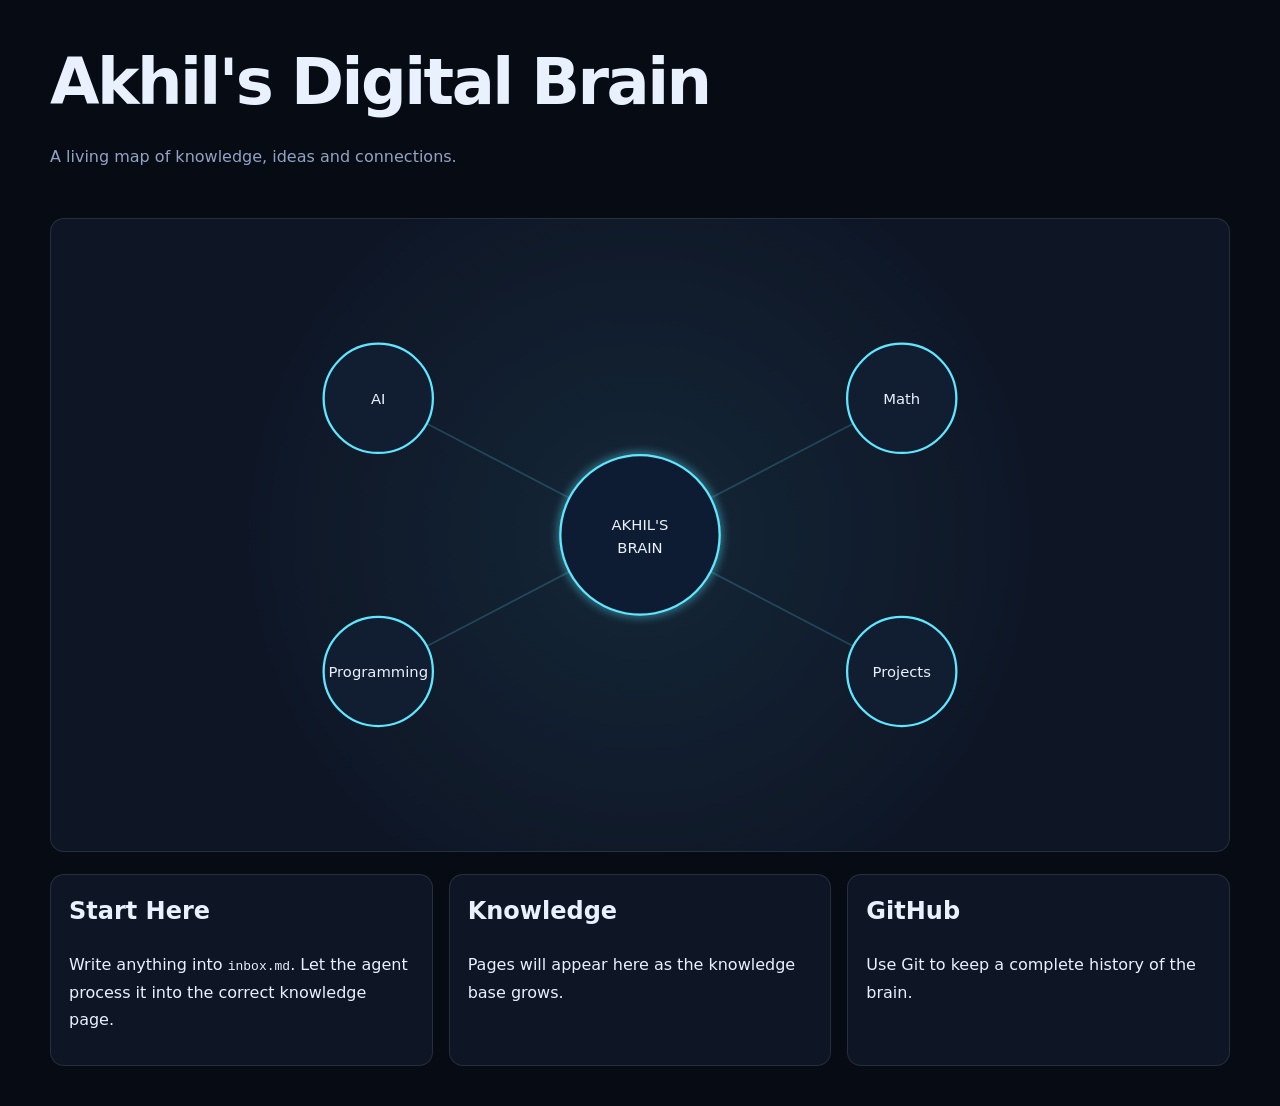
==== index.html @ 50cad0b0 "notes: initialize digital brain knowledge base" ====
<!doctype html>
<html lang="en">
<head>
  <meta charset="utf-8">
  <meta name="viewport" content="width=device-width, initial-scale=1">
  <meta name="knowledge-id" content="brain-root">
  <meta name="title" content="Akhil's Digital Brain">
  <meta name="type" content="root">
  <meta name="tags" content="brain,index">
  <title>Akhil's Digital Brain</title>
  <link rel="stylesheet" href="css/style.css">
</head>
<body>
  <main class="site">
    <header class="site-header">
      <h1 class="site-title">Akhil's Digital Brain</h1>
      <p class="site-subtitle">A living map of knowledge, ideas and connections.</p>
    </header>

    <section class="brain-shell" aria-label="Digital Brain visualization">
      <svg class="brain-canvas" viewBox="0 0 1000 520" role="img"
           aria-label="Knowledge graph visualization">
        <defs>
          <filter id="glow">
            <feGaussianBlur stdDeviation="4" result="blur"/>
            <feMerge><feMergeNode in="blur"/><feMergeNode in="SourceGraphic"/></feMerge>
          </filter>
        </defs>

        <g class="brain-edge" opacity=".8">
          <line x1="500" y1="260" x2="270" y2="140"/>
          <line x1="500" y1="260" x2="730" y2="140"/>
          <line x1="500" y1="260" x2="270" y2="380"/>
          <line x1="500" y1="260" x2="730" y2="380"/>
        </g>

        <g class="brain-node" filter="url(#glow)">
          <a href="#knowledge">
            <circle cx="500" cy="260" r="70"/>
            <text x="500" y="256">AKHIL'S</text>
            <text x="500" y="276">BRAIN</text>
          </a>
        </g>

        <g class="brain-node">
          <circle cx="270" cy="140" r="48"/>
          <text x="270" y="145">AI</text>
        </g>

        <g class="brain-node">
          <circle cx="730" cy="140" r="48"/>
          <text x="730" y="145">Math</text>
        </g>

        <g class="brain-node">
          <circle cx="270" cy="380" r="48"/>
          <text x="270" y="385">Programming</text>
        </g>

        <g class="brain-node">
          <circle cx="730" cy="380" r="48"/>
          <text x="730" y="385">Projects</text>
        </g>
      </svg>
    </section>

    <section id="knowledge" class="panel-grid">
      <article class="panel">
        <h2>Start Here</h2>
        <p>Write anything into <code>inbox.md</code>. Let the agent process it into the correct knowledge page.</p>
      </article>

      <article class="panel">
        <h2>Knowledge</h2>
        <p>Pages will appear here as the knowledge base grows.</p>
      </article>

      <article class="panel">
        <h2>GitHub</h2>
        <p>Use Git to keep a complete history of the brain.</p>
      </article>
    </section>
  </main>
</body>
</html>
---- css/style.css ----
/* Akhil's Digital Brain — shared design system */
:root {
  --bg: #070b14;
  --surface: #0e1626;
  --surface-2: #111d31;
  --text: #e9f1ff;
  --muted: #92a4c3;
  --accent: #5ee7ff;
  --accent-2: #8b7cff;
  --border: rgba(255,255,255,.10);
  --radius: 14px;
  --max-width: 1180px;
}

* { box-sizing: border-box; }

html, body {
  margin: 0;
  padding: 0;
  min-height: 100%;
  background: var(--bg);
  color: var(--text);
  font-family: Inter, ui-sans-serif, system-ui, -apple-system, BlinkMacSystemFont, "Segoe UI", sans-serif;
}

body {
  line-height: 1.7;
}

a { color: var(--accent); }

.site {
  width: min(100% - 32px, var(--max-width));
  margin: auto;
}

.site-header {
  padding: 28px 0 10px;
}

.site-title {
  margin: 0;
  font-size: clamp(2rem, 5vw, 4rem);
  letter-spacing: -.04em;
}

.site-subtitle {
  color: var(--muted);
  margin-top: 6px;
}

.brain-shell {
  margin: 22px 0;
  padding: 20px;
  border: 1px solid var(--border);
  border-radius: var(--radius);
  background: radial-gradient(circle at center, rgba(94,231,255,.08), transparent 60%), var(--surface);
  overflow: hidden;
}

.brain-canvas {
  display: block;
  width: 100%;
  min-height: 520px;
}

.brain-node circle {
  fill: var(--surface-2);
  stroke: var(--accent);
  stroke-width: 2;
}

.brain-node text {
  fill: var(--text);
  font-size: 13px;
  text-anchor: middle;
  pointer-events: none;
}

.brain-edge {
  stroke: rgba(94,231,255,.25);
  stroke-width: 1.5;
}

.panel-grid {
  display: grid;
  grid-template-columns: repeat(auto-fit, minmax(240px, 1fr));
  gap: 16px;
  margin: 22px 0 40px;
}

.panel, .note-definition, .note-important, .note-example,
.note-warning, .note-formula, .note-code, .note-takeaway {
  padding: 16px 18px;
  border: 1px solid var(--border);
  border-radius: var(--radius);
  background: var(--surface);
}

.panel h2, .panel h3 { margin-top: 0; }

.note-definition { border-left: 4px solid var(--accent); }
.note-important { border-left: 4px solid var(--accent-2); }
.note-example { border-left: 4px solid #56d364; }
.note-warning { border-left: 4px solid #ffb86b; }
.note-formula { overflow-x: auto; }
.note-code { overflow-x: auto; font-family: ui-monospace, monospace; }
.note-takeaway { border-left: 4px solid #e879f9; }

img { max-width: 100%; border-radius: 12px; }

@media (max-width: 700px) {
  .site { width: min(100% - 20px, var(--max-width)); }
  .brain-canvas { min-height: 420px; }
}
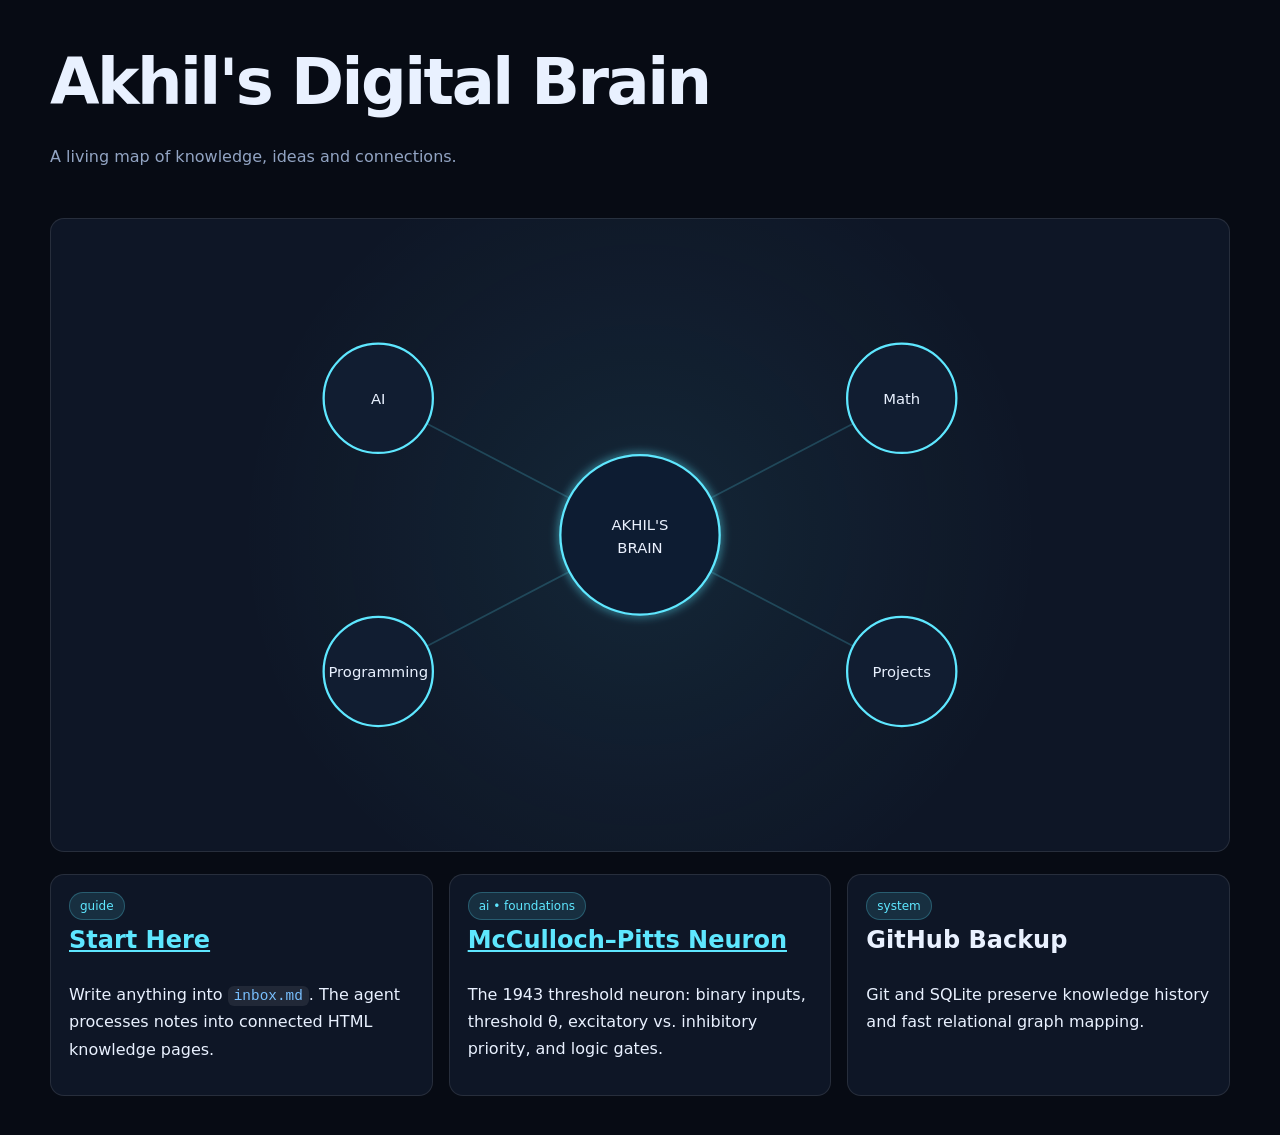
==== commit f8317b08: "notes: add McCulloch-Pitts neuron concept page and update graph index" ====
--- a/index.html
+++ b/index.html
@@ -43,8 +43,10 @@
         </g>
 
         <g class="brain-node">
-          <circle cx="270" cy="140" r="48"/>
-          <text x="270" y="145">AI</text>
+          <a href="pages/ai/mcculloch-pitts-neuron.html">
+            <circle cx="270" cy="140" r="48"/>
+            <text x="270" y="145">AI</text>
+          </a>
         </g>
 
         <g class="brain-node">
@@ -66,18 +68,21 @@
 
     <section id="knowledge" class="panel-grid">
       <article class="panel">
-        <h2>Start Here</h2>
-        <p>Write anything into <code>inbox.md</code>. Let the agent process it into the correct knowledge page.</p>
+        <span class="tag-pill">Guide</span>
+        <h2><a href="pages/start-here.html">Start Here</a></h2>
+        <p>Write anything into <code>inbox.md</code>. The agent processes notes into connected HTML knowledge pages.</p>
       </article>
 
       <article class="panel">
-        <h2>Knowledge</h2>
-        <p>Pages will appear here as the knowledge base grows.</p>
+        <span class="tag-pill">AI &bull; Foundations</span>
+        <h2><a href="pages/ai/mcculloch-pitts-neuron.html">McCulloch–Pitts Neuron</a></h2>
+        <p>The 1943 threshold neuron: binary inputs, threshold &theta;, excitatory vs. inhibitory priority, and logic gates.</p>
       </article>
 
       <article class="panel">
-        <h2>GitHub</h2>
-        <p>Use Git to keep a complete history of the brain.</p>
+        <span class="tag-pill">System</span>
+        <h2>GitHub Backup</h2>
+        <p>Git and SQLite preserve knowledge history and fast relational graph mapping.</p>
       </article>
     </section>
   </main>
--- a/css/style.css
+++ b/css/style.css
@@ -64,10 +64,22 @@
   min-height: 520px;
 }
 
+.brain-node a {
+  cursor: pointer;
+  text-decoration: none;
+}
+
+.brain-node a:hover circle {
+  stroke: var(--accent-2);
+  stroke-width: 3;
+  filter: drop-shadow(0 0 8px rgba(139, 124, 255, 0.6));
+}
+
 .brain-node circle {
   fill: var(--surface-2);
   stroke: var(--accent);
   stroke-width: 2;
+  transition: all 0.2s ease;
 }
 
 .brain-node text {
@@ -107,9 +119,99 @@
 .note-code { overflow-x: auto; font-family: ui-monospace, monospace; }
 .note-takeaway { border-left: 4px solid #e879f9; }
 
+/* Tables & Data */
+table {
+  width: 100%;
+  border-collapse: collapse;
+  margin: 18px 0;
+  font-size: 0.95rem;
+}
+
+th, td {
+  padding: 10px 14px;
+  text-align: left;
+  border-bottom: 1px solid var(--border);
+}
+
+th {
+  color: var(--accent);
+  font-weight: 600;
+  background: rgba(255, 255, 255, 0.03);
+}
+
+tr:hover td {
+  background: rgba(255, 255, 255, 0.02);
+}
+
+/* Code & Preformatted */
+code {
+  font-family: ui-monospace, SFMono-Regular, Menlo, Monaco, Consolas, monospace;
+  font-size: 0.9em;
+  background: rgba(255, 255, 255, 0.08);
+  padding: 2px 6px;
+  border-radius: 6px;
+  color: #79c0ff;
+}
+
+pre {
+  background: var(--surface-2);
+  border: 1px solid var(--border);
+  border-radius: var(--radius);
+  padding: 16px;
+  overflow-x: auto;
+  font-family: ui-monospace, SFMono-Regular, Menlo, Monaco, Consolas, monospace;
+  font-size: 0.9rem;
+  line-height: 1.5;
+  color: #e6edf3;
+}
+
+pre code {
+  background: none;
+  padding: 0;
+  border-radius: 0;
+  color: inherit;
+}
+
+/* Formula & Math Display */
+.math-display {
+  display: block;
+  text-align: center;
+  padding: 14px 18px;
+  margin: 16px 0;
+  background: var(--surface-2);
+  border: 1px solid var(--border);
+  border-radius: var(--radius);
+  font-family: "Latin Modern Math", "Cambria Math", Georgia, serif;
+  font-size: 1.15rem;
+  letter-spacing: 0.02em;
+}
+
+.math-display strong {
+  color: var(--accent);
+}
+
+.tags-bar {
+  display: flex;
+  flex-wrap: wrap;
+  gap: 8px;
+  margin: 12px 0 20px;
+}
+
+.tag-pill {
+  display: inline-block;
+  font-size: 0.75rem;
+  padding: 3px 10px;
+  border-radius: 999px;
+  background: rgba(94, 231, 255, 0.12);
+  color: var(--accent);
+  border: 1px solid rgba(94, 231, 255, 0.25);
+  text-transform: lowercase;
+}
+
 img { max-width: 100%; border-radius: 12px; }
 
 @media (max-width: 700px) {
   .site { width: min(100% - 20px, var(--max-width)); }
   .brain-canvas { min-height: 420px; }
-}
+  table { display: block; overflow-x: auto; }
+}
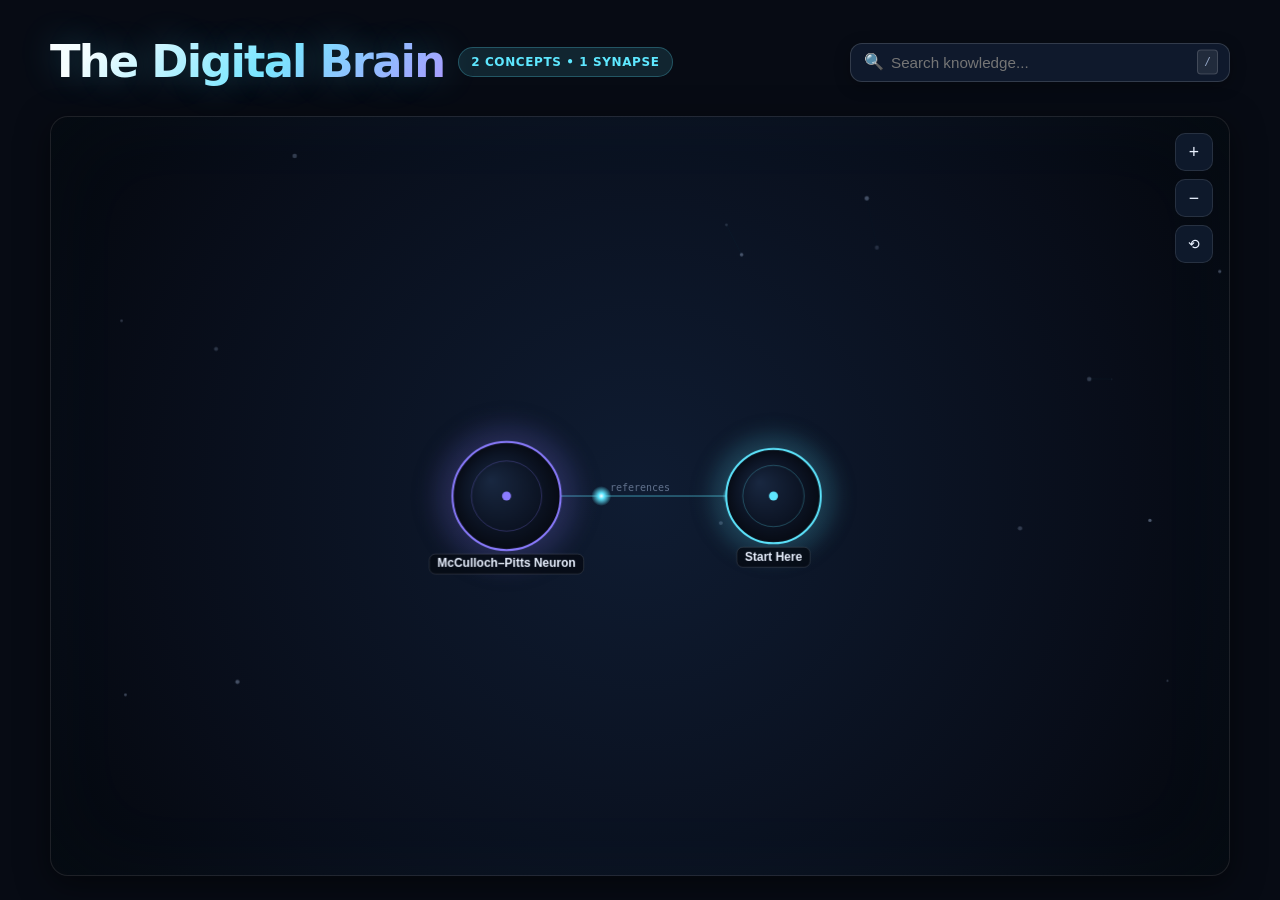
==== commit 36ec05cd: "index: rebuild with interactive canvas graph and search" ====
--- a/index.html
+++ b/index.html
@@ -4,87 +4,705 @@
   <meta charset="utf-8">
   <meta name="viewport" content="width=device-width, initial-scale=1">
   <meta name="knowledge-id" content="brain-root">
-  <meta name="title" content="Akhil's Digital Brain">
+  <meta name="title" content="The Digital Brain">
   <meta name="type" content="root">
-  <meta name="tags" content="brain,index">
-  <title>Akhil's Digital Brain</title>
+  <meta name="tags" content="brain,index,graph">
+  <title>The Digital Brain</title>
   <link rel="stylesheet" href="css/style.css">
 </head>
 <body>
   <main class="site">
-    <header class="site-header">
-      <h1 class="site-title">Akhil's Digital Brain</h1>
-      <p class="site-subtitle">A living map of knowledge, ideas and connections.</p>
+    <!-- Clean Minimalist Header -->
+    <header class="brain-header-bar">
+      <div class="brain-brand">
+        <h1 class="brain-heading">The Digital Brain</h1>
+        <span class="brain-badge" id="graphStats">2 Nodes</span>
+      </div>
+
+      <!-- Live Search Feature -->
+      <div class="search-wrapper">
+        <span class="search-icon">🔍</span>
+        <input type="search" id="brainSearch" class="search-input" placeholder="Search knowledge..." autocomplete="off" spellcheck="false">
+        <kbd class="search-kbd">/</kbd>
+        <div id="searchResults" class="search-dropdown"></div>
+      </div>
     </header>
 
-    <section class="brain-shell" aria-label="Digital Brain visualization">
-      <svg class="brain-canvas" viewBox="0 0 1000 520" role="img"
-           aria-label="Knowledge graph visualization">
-        <defs>
-          <filter id="glow">
-            <feGaussianBlur stdDeviation="4" result="blur"/>
-            <feMerge><feMergeNode in="blur"/><feMergeNode in="SourceGraphic"/></feMerge>
-          </filter>
-        </defs>
-
-        <g class="brain-edge" opacity=".8">
-          <line x1="500" y1="260" x2="270" y2="140"/>
-          <line x1="500" y1="260" x2="730" y2="140"/>
-          <line x1="500" y1="260" x2="270" y2="380"/>
-          <line x1="500" y1="260" x2="730" y2="380"/>
-        </g>
-
-        <g class="brain-node" filter="url(#glow)">
-          <a href="#knowledge">
-            <circle cx="500" cy="260" r="70"/>
-            <text x="500" y="256">AKHIL'S</text>
-            <text x="500" y="276">BRAIN</text>
-          </a>
-        </g>
-
-        <g class="brain-node">
-          <a href="pages/ai/mcculloch-pitts-neuron.html">
-            <circle cx="270" cy="140" r="48"/>
-            <text x="270" y="145">AI</text>
-          </a>
-        </g>
-
-        <g class="brain-node">
-          <circle cx="730" cy="140" r="48"/>
-          <text x="730" y="145">Math</text>
-        </g>
-
-        <g class="brain-node">
-          <circle cx="270" cy="380" r="48"/>
-          <text x="270" y="385">Programming</text>
-        </g>
-
-        <g class="brain-node">
-          <circle cx="730" cy="380" r="48"/>
-          <text x="730" y="385">Projects</text>
-        </g>
-      </svg>
-    </section>
-
-    <section id="knowledge" class="panel-grid">
-      <article class="panel">
-        <span class="tag-pill">Guide</span>
-        <h2><a href="pages/start-here.html">Start Here</a></h2>
-        <p>Write anything into <code>inbox.md</code>. The agent processes notes into connected HTML knowledge pages.</p>
-      </article>
-
-      <article class="panel">
-        <span class="tag-pill">AI &bull; Foundations</span>
-        <h2><a href="pages/ai/mcculloch-pitts-neuron.html">McCulloch–Pitts Neuron</a></h2>
-        <p>The 1943 threshold neuron: binary inputs, threshold &theta;, excitatory vs. inhibitory priority, and logic gates.</p>
-      </article>
-
-      <article class="panel">
-        <span class="tag-pill">System</span>
-        <h2>GitHub Backup</h2>
-        <p>Git and SQLite preserve knowledge history and fast relational graph mapping.</p>
-      </article>
+    <!-- Heavy Graphical & Interactive Canvas Stage -->
+    <section class="graph-stage" id="graphContainer" aria-label="Interactive Digital Brain Knowledge Graph">
+      <canvas id="graphCanvas" class="graph-canvas"></canvas>
+
+      <!-- HUD Controls -->
+      <div class="graph-hud">
+        <button class="hud-btn" id="zoomInBtn" title="Zoom In">+</button>
+        <button class="hud-btn" id="zoomOutBtn" title="Zoom Out">&minus;</button>
+        <button class="hud-btn" id="resetViewBtn" title="Reset View" style="font-size: 0.85rem;">⟲</button>
+      </div>
+
+      <!-- Node Inspector Floating Glass Panel -->
+      <div id="nodeInspector" class="node-inspector" role="dialog" aria-hidden="true">
+        <div class="inspector-header">
+          <span class="inspector-type" id="inspectorType">Concept</span>
+          <button class="inspector-close" id="inspectorClose" title="Close details">&times;</button>
+        </div>
+        <h3 class="inspector-title" id="inspectorTitle">Node Title</h3>
+        <p class="inspector-summary" id="inspectorSummary">Summary of the concept will appear here.</p>
+        <div class="tags-bar" id="inspectorTags" style="margin: 0 0 14px;"></div>
+        <a id="inspectorLink" href="#" class="inspector-link">
+          <span>Open Concept</span>
+          <span>&rarr;</span>
+        </a>
+      </div>
     </section>
   </main>
+
+  <script>
+    /* =========================================================================
+       THE DIGITAL BRAIN — INTERACTIVE GRAPH ENGINE & ACQUIRED KNOWLEDGE NODES
+       ========================================================================= */
+
+    // Acquired Knowledge Graph Data (source of truth from SQLite & HTML pages)
+    const BRAIN_GRAPH = {
+      nodes: [
+        {
+          id: "concept-start-here",
+          title: "Start Here",
+          path: "pages/start-here.html",
+          type: "concept",
+          category: "Guide",
+          color: "#5ee7ff",
+          summary: "Introduction to Akhil's Digital Brain. How notes transform into structured knowledge.",
+          tags: ["meta", "start"],
+          radius: 46
+        },
+        {
+          id: "concept-mcculloch-pitts-neuron",
+          title: "McCulloch–Pitts Neuron",
+          path: "pages/ai/mcculloch-pitts-neuron.html",
+          type: "concept",
+          category: "AI • Foundations",
+          color: "#8b7cff",
+          summary: "The earliest mathematical model of an artificial neuron (1943): binary inputs, threshold θ, excitatory inputs, and absolute inhibitory priority.",
+          tags: ["ai", "neural-networks", "history", "logic-gates", "foundations"],
+          radius: 54
+        }
+      ],
+      edges: [
+        {
+          source: "concept-start-here",
+          target: "concept-mcculloch-pitts-neuron",
+          relation: "references",
+          color: "rgba(94, 231, 255, 0.4)"
+        }
+      ]
+    };
+
+    // Canvas & Viewport Setup
+    const container = document.getElementById("graphContainer");
+    const canvas = document.getElementById("graphCanvas");
+    const ctx = canvas.getContext("2d");
+
+    const searchInput = document.getElementById("brainSearch");
+    const searchResults = document.getElementById("searchResults");
+    const graphStats = document.getElementById("graphStats");
+
+    const inspector = document.getElementById("nodeInspector");
+    const inspectorType = document.getElementById("inspectorType");
+    const inspectorTitle = document.getElementById("inspectorTitle");
+    const inspectorSummary = document.getElementById("inspectorSummary");
+    const inspectorTags = document.getElementById("inspectorTags");
+    const inspectorLink = document.getElementById("inspectorLink");
+    const inspectorClose = document.getElementById("inspectorClose");
+
+    // Camera Transform State
+    let camera = { x: 0, y: 0, scale: 1 };
+    let isPanning = false;
+    let panStart = { x: 0, y: 0 };
+    let draggedNode = null;
+    let hoveredNode = null;
+    let selectedNode = null;
+    let searchQuery = "";
+
+    // Synaptic photon pulses along edges
+    const pulses = [
+      { edgeIndex: 0, progress: 0.1, speed: 0.006 },
+      { edgeIndex: 0, progress: 0.6, speed: 0.005 }
+    ];
+
+    // Background cosmic particle constellation
+    const ambientParticles = [];
+    const PARTICLE_COUNT = 45;
+
+    function initAmbientParticles(w, h) {
+      ambientParticles.length = 0;
+      for (let i = 0; i < PARTICLE_COUNT; i++) {
+        ambientParticles.push({
+          x: (Math.random() - 0.5) * w * 1.5,
+          y: (Math.random() - 0.5) * h * 1.5,
+          vx: (Math.random() - 0.5) * 0.35,
+          vy: (Math.random() - 0.5) * 0.35,
+          radius: Math.random() * 1.8 + 0.6,
+          alpha: Math.random() * 0.4 + 0.15
+        });
+      }
+    }
+
+    // Node Physics Positioning State
+    const nodes = BRAIN_GRAPH.nodes.map((n, i) => {
+      const angle = (i / BRAIN_GRAPH.nodes.length) * Math.PI * 2;
+      const dist = 140;
+      return {
+        ...n,
+        x: Math.cos(angle) * dist,
+        y: Math.sin(angle) * dist,
+        vx: 0,
+        vy: 0,
+        fx: 0,
+        fy: 0,
+        pulsePhase: Math.random() * Math.PI * 2
+      };
+    });
+
+    const edges = BRAIN_GRAPH.edges.map(e => ({
+      ...e,
+      sourceNode: nodes.find(n => n.id === e.source),
+      targetNode: nodes.find(n => n.id === e.target)
+    }));
+
+    function resizeCanvas() {
+      const rect = container.getBoundingClientRect();
+      const dpr = window.devicePixelRatio || 1;
+      canvas.width = rect.width * dpr;
+      canvas.height = rect.height * dpr;
+      ctx.setTransform(1, 0, 0, 1, 0, 0);
+      ctx.scale(dpr, dpr);
+      if (ambientParticles.length === 0) {
+        initAmbientParticles(rect.width, rect.height);
+      }
+    }
+
+    window.addEventListener("resize", resizeCanvas);
+    resizeCanvas();
+
+    // Stats Display
+    if (graphStats) {
+      graphStats.textContent = `${nodes.length} Concepts • ${edges.length} Synapse`;
+    }
+
+    // Force-directed Physics Step
+    function stepPhysics() {
+      const repulsion = 45000;
+      const springLength = 220;
+      const springK = 0.008;
+      const centerGravity = 0.0025;
+      const damping = 0.88;
+
+      // 1. Repulsion between all nodes
+      for (let i = 0; i < nodes.length; i++) {
+        for (let j = i + 1; j < nodes.length; j++) {
+          const a = nodes[i];
+          const b = nodes[j];
+          const dx = b.x - a.x;
+          const dy = b.y - a.y;
+          const distSq = dx * dx + dy * dy + 100;
+          const dist = Math.sqrt(distSq);
+          const force = repulsion / distSq;
+          const fx = (dx / dist) * force;
+          const fy = (dy / dist) * force;
+
+          if (a !== draggedNode) { a.vx -= fx; a.vy -= fy; }
+          if (b !== draggedNode) { b.vx += fx; b.vy += fy; }
+        }
+      }
+
+      // 2. Spring force along edges
+      for (const edge of edges) {
+        if (!edge.sourceNode || !edge.targetNode) continue;
+        const a = edge.sourceNode;
+        const b = edge.targetNode;
+        const dx = b.x - a.x;
+        const dy = b.y - a.y;
+        const dist = Math.hypot(dx, dy) || 1;
+        const displacement = dist - springLength;
+        const force = displacement * springK;
+        const fx = (dx / dist) * force;
+        const fy = (dy / dist) * force;
+
+        if (a !== draggedNode) { a.vx += fx; a.vy += fy; }
+        if (b !== draggedNode) { b.vx -= fx; b.vy -= fy; }
+      }
+
+      // 3. Center gravity & Velocity update
+      for (const n of nodes) {
+        if (n === draggedNode) continue;
+        n.vx -= n.x * centerGravity;
+        n.vy -= n.y * centerGravity;
+
+        n.vx *= damping;
+        n.vy *= damping;
+
+        n.x += n.vx;
+        n.y += n.vy;
+      }
+
+      // 4. Ambient particles update
+      const rect = container.getBoundingClientRect();
+      const boundX = rect.width * 0.9;
+      const boundY = rect.height * 0.9;
+      for (const p of ambientParticles) {
+        p.x += p.vx;
+        p.y += p.vy;
+        if (p.x < -boundX) p.x = boundX;
+        if (p.x > boundX) p.x = -boundX;
+        if (p.y < -boundY) p.y = boundY;
+        if (p.y > boundY) p.y = -boundY;
+      }
+
+      // 5. Synapse Pulses
+      for (const pulse of pulses) {
+        pulse.progress += pulse.speed;
+        if (pulse.progress > 1) pulse.progress = 0;
+      }
+    }
+
+    // Main Render Loop
+    function render(timestamp) {
+      stepPhysics();
+
+      const rect = container.getBoundingClientRect();
+      const width = rect.width;
+      const height = rect.height;
+
+      ctx.clearRect(0, 0, width, height);
+
+      ctx.save();
+      // Apply Camera Center & Transform
+      ctx.translate(width / 2 + camera.x, height / 2 + camera.y);
+      ctx.scale(camera.scale, camera.scale);
+
+      // --- Draw Ambient Starfield & Neural Filaments ---
+      ctx.fillStyle = "rgba(94, 231, 255, 0.6)";
+      for (let i = 0; i < ambientParticles.length; i++) {
+        const p = ambientParticles[i];
+        ctx.beginPath();
+        ctx.arc(p.x, p.y, p.radius, 0, Math.PI * 2);
+        ctx.fillStyle = `rgba(146, 164, 195, ${p.alpha})`;
+        ctx.fill();
+
+        // Connect nearby ambient particles
+        for (let j = i + 1; j < ambientParticles.length; j++) {
+          const p2 = ambientParticles[j];
+          const d = Math.hypot(p2.x - p.x, p2.y - p.y);
+          if (d < 95) {
+            ctx.strokeStyle = `rgba(94, 231, 255, ${0.08 * (1 - d / 95)})`;
+            ctx.lineWidth = 0.6;
+            ctx.beginPath();
+            ctx.moveTo(p.x, p.y);
+            ctx.lineTo(p2.x, p2.y);
+            ctx.stroke();
+          }
+        }
+      }
+
+      // --- Draw Synaptic Edges ---
+      for (let i = 0; i < edges.length; i++) {
+        const e = edges[i];
+        if (!e.sourceNode || !e.targetNode) continue;
+        const a = e.sourceNode;
+        const b = e.targetNode;
+
+        const isEdgeConnectedToHover = hoveredNode && (hoveredNode === a || hoveredNode === b);
+
+        // Edge Line Glow
+        ctx.strokeStyle = isEdgeConnectedToHover ? "rgba(94, 231, 255, 0.85)" : e.color;
+        ctx.lineWidth = isEdgeConnectedToHover ? 2.5 : 1.5;
+        ctx.beginPath();
+        ctx.moveTo(a.x, a.y);
+        ctx.lineTo(b.x, b.y);
+        ctx.stroke();
+
+        // Edge Relation Label (subtle)
+        const midX = (a.x + b.x) / 2;
+        const midY = (a.y + b.y) / 2;
+        ctx.font = "10px ui-monospace, monospace";
+        ctx.fillStyle = "rgba(146, 164, 195, 0.65)";
+        ctx.textAlign = "center";
+        ctx.textBaseline = "middle";
+        ctx.fillText(e.relation, midX, midY - 8);
+
+        // Synaptic Photon Pulse along Edge
+        for (const pulse of pulses) {
+          if (pulse.edgeIndex === i) {
+            const px = a.x + (b.x - a.x) * pulse.progress;
+            const py = a.y + (b.y - a.y) * pulse.progress;
+
+            const pulseGlow = ctx.createRadialGradient(px, py, 0, px, py, 10);
+            pulseGlow.addColorStop(0, "#ffffff");
+            pulseGlow.addColorStop(0.3, "#5ee7ff");
+            pulseGlow.addColorStop(1, "rgba(94, 231, 255, 0)");
+
+            ctx.fillStyle = pulseGlow;
+            ctx.beginPath();
+            ctx.arc(px, py, 10, 0, Math.PI * 2);
+            ctx.fill();
+          }
+        }
+      }
+
+      // --- Draw Acquired Knowledge Nodes ---
+      const time = timestamp * 0.002;
+
+      for (const node of nodes) {
+        const isHovered = (hoveredNode === node);
+        const isSelected = (selectedNode === node);
+        const matchesSearch = isNodeMatching(node, searchQuery);
+
+        // Opacity based on search filter
+        let alpha = searchQuery ? (matchesSearch ? 1 : 0.18) : 1;
+        ctx.globalAlpha = alpha;
+
+        const pulseScale = 1 + Math.sin(time + node.pulsePhase) * 0.035;
+        const r = node.radius * (isHovered ? 1.15 : 1) * pulseScale;
+
+        // 1. Outer Radial Glow Aura
+        const aura = ctx.createRadialGradient(node.x, node.y, r * 0.5, node.x, node.y, r * 1.8);
+        aura.addColorStop(0, node.color + "55");
+        aura.addColorStop(0.6, node.color + "18");
+        aura.addColorStop(1, "transparent");
+        ctx.fillStyle = aura;
+        ctx.beginPath();
+        ctx.arc(node.x, node.y, r * 1.8, 0, Math.PI * 2);
+        ctx.fill();
+
+        // 2. Node Body Core (Dark sleek surface with subtle gradient)
+        const bodyGrad = ctx.createRadialGradient(node.x - r * 0.3, node.y - r * 0.3, 0, node.x, node.y, r);
+        bodyGrad.addColorStop(0, "#192841");
+        bodyGrad.addColorStop(0.7, "#0c1424");
+        bodyGrad.addColorStop(1, "#070b14");
+        ctx.fillStyle = bodyGrad;
+        ctx.beginPath();
+        ctx.arc(node.x, node.y, r, 0, Math.PI * 2);
+        ctx.fill();
+
+        // 3. Node Outer Rim Ring
+        ctx.strokeStyle = isHovered || isSelected ? "#ffffff" : node.color;
+        ctx.lineWidth = isHovered || isSelected ? 3.5 : 2;
+        ctx.stroke();
+
+        // 4. Inner Orbit Ring / Constellation Glyph
+        ctx.strokeStyle = node.color + "44";
+        ctx.lineWidth = 1;
+        ctx.beginPath();
+        ctx.arc(node.x, node.y, r * 0.65, 0, Math.PI * 2);
+        ctx.stroke();
+
+        // Central Core Bead
+        ctx.fillStyle = node.color;
+        ctx.beginPath();
+        ctx.arc(node.x, node.y, 4.5, 0, Math.PI * 2);
+        ctx.fill();
+
+        // 5. Crisp Text Label with Frosted Backdrop Pill
+        const labelText = node.title;
+        ctx.font = isHovered ? "bold 13px Inter, sans-serif" : "600 12px Inter, sans-serif";
+        const textMetrics = ctx.measureText(labelText);
+        const textW = textMetrics.width;
+        const textH = 20;
+        const pillY = node.y + r + 14;
+
+        // Label Pill Background
+        ctx.fillStyle = "rgba(7, 11, 20, 0.85)";
+        ctx.strokeStyle = isHovered ? node.color : "rgba(255, 255, 255, 0.12)";
+        ctx.lineWidth = 1;
+
+        roundRect(ctx, node.x - textW / 2 - 8, pillY - textH / 2, textW + 16, textH, 6);
+        ctx.fill();
+        ctx.stroke();
+
+        // Label Text
+        ctx.fillStyle = isHovered ? "#ffffff" : "#e9f1ff";
+        ctx.textAlign = "center";
+        ctx.textBaseline = "middle";
+        ctx.fillText(labelText, node.x, pillY);
+
+        ctx.globalAlpha = 1;
+      }
+
+      ctx.restore();
+      requestAnimationFrame(render);
+    }
+
+    // Helper: Rounded Rectangle
+    function roundRect(c, x, y, w, h, r) {
+      c.beginPath();
+      c.moveTo(x + r, y);
+      c.arcTo(x + w, y, x + w, y + h, r);
+      c.arcTo(x + w, y + h, x, y + h, r);
+      c.arcTo(x, y + h, x, y, r);
+      c.arcTo(x, y, x + w, y, r);
+      c.closePath();
+    }
+
+    // Search Matching Logic
+    function isNodeMatching(node, query) {
+      if (!query) return true;
+      const q = query.toLowerCase();
+      return (
+        node.title.toLowerCase().includes(q) ||
+        node.summary.toLowerCase().includes(q) ||
+        node.category.toLowerCase().includes(q) ||
+        node.tags.some(t => t.toLowerCase().includes(q))
+      );
+    }
+
+    // Coordinate Translation
+    function screenToWorld(clientX, clientY) {
+      const rect = canvas.getBoundingClientRect();
+      const screenX = clientX - rect.left;
+      const screenY = clientY - rect.top;
+      const worldX = (screenX - rect.width / 2 - camera.x) / camera.scale;
+      const worldY = (screenY - rect.height / 2 - camera.y) / camera.scale;
+      return { x: worldX, y: worldY };
+    }
+
+    function getNodeAt(worldX, worldY) {
+      for (let i = nodes.length - 1; i >= 0; i--) {
+        const n = nodes[i];
+        const dist = Math.hypot(worldX - n.x, worldY - n.y);
+        if (dist <= n.radius + 8) return n;
+      }
+      return null;
+    }
+
+    // Interactive Node Inspector
+    function showInspector(node) {
+      if (!node) {
+        inspector.classList.remove("visible");
+        inspector.setAttribute("aria-hidden", "true");
+        selectedNode = null;
+        return;
+      }
+      selectedNode = node;
+      inspectorType.textContent = node.category || "Concept";
+      inspectorTitle.textContent = node.title;
+      inspectorSummary.textContent = node.summary;
+      inspectorLink.href = node.path;
+
+      inspectorTags.innerHTML = "";
+      for (const tag of node.tags) {
+        const pill = document.createElement("span");
+        pill.className = "tag-pill";
+        pill.textContent = tag;
+        inspectorTags.appendChild(pill);
+      }
+
+      inspector.classList.add("visible");
+      inspector.setAttribute("aria-hidden", "false");
+    }
+
+    inspectorClose.addEventListener("click", () => showInspector(null));
+
+    // Mouse & Pointer Interactions
+    canvas.addEventListener("mousedown", (e) => {
+      const pos = screenToWorld(e.clientX, e.clientY);
+      const hit = getNodeAt(pos.x, pos.y);
+
+      if (hit) {
+        draggedNode = hit;
+      } else {
+        isPanning = true;
+        panStart = { x: e.clientX - camera.x, y: e.clientY - camera.y };
+      }
+    });
+
+    window.addEventListener("mousemove", (e) => {
+      const pos = screenToWorld(e.clientX, e.clientY);
+
+      if (draggedNode) {
+        draggedNode.x = pos.x;
+        draggedNode.y = pos.y;
+        draggedNode.vx = 0;
+        draggedNode.vy = 0;
+        return;
+      }
+
+      if (isPanning) {
+        camera.x = e.clientX - panStart.x;
+        camera.y = e.clientY - panStart.y;
+        return;
+      }
+
+      const hit = getNodeAt(pos.x, pos.y);
+      if (hit !== hoveredNode) {
+        hoveredNode = hit;
+        canvas.style.cursor = hit ? "pointer" : "grab";
+        if (hit && !selectedNode) {
+          showInspector(hit);
+        }
+      }
+    });
+
+    window.addEventListener("mouseup", (e) => {
+      if (draggedNode) {
+        const pos = screenToWorld(e.clientX, e.clientY);
+        const hit = getNodeAt(pos.x, pos.y);
+        if (hit && hit === draggedNode) {
+          showInspector(hit);
+        }
+        draggedNode = null;
+      }
+      isPanning = false;
+    });
+
+    // Double Click to Directly Open Page
+    canvas.addEventListener("dblclick", (e) => {
+      const pos = screenToWorld(e.clientX, e.clientY);
+      const hit = getNodeAt(pos.x, pos.y);
+      if (hit && hit.path) {
+        window.location.href = hit.path;
+      }
+    });
+
+    // Touch Support
+    let lastTouch = null;
+    canvas.addEventListener("touchstart", (e) => {
+      if (e.touches.length === 1) {
+        const t = e.touches[0];
+        const pos = screenToWorld(t.clientX, t.clientY);
+        const hit = getNodeAt(pos.x, pos.y);
+        if (hit) {
+          draggedNode = hit;
+          showInspector(hit);
+        } else {
+          isPanning = true;
+          panStart = { x: t.clientX - camera.x, y: t.clientY - camera.y };
+        }
+      }
+    }, { passive: false });
+
+    canvas.addEventListener("touchmove", (e) => {
+      if (e.touches.length === 1) {
+        const t = e.touches[0];
+        const pos = screenToWorld(t.clientX, t.clientY);
+        if (draggedNode) {
+          draggedNode.x = pos.x;
+          draggedNode.y = pos.y;
+          e.preventDefault();
+        } else if (isPanning) {
+          camera.x = t.clientX - panStart.x;
+          camera.y = t.clientY - panStart.y;
+          e.preventDefault();
+        }
+      }
+    }, { passive: false });
+
+    canvas.addEventListener("touchend", () => {
+      draggedNode = null;
+      isPanning = false;
+    });
+
+    // Smooth Mouse Wheel Zoom
+    canvas.addEventListener("wheel", (e) => {
+      e.preventDefault();
+      const zoomFactor = e.deltaY < 0 ? 1.12 : 0.89;
+      const newScale = Math.min(Math.max(camera.scale * zoomFactor, 0.4), 3.0);
+
+      const rect = canvas.getBoundingClientRect();
+      const mouseX = e.clientX - rect.left - rect.width / 2;
+      const mouseY = e.clientY - rect.top - rect.height / 2;
+
+      camera.x -= mouseX * (newScale / camera.scale - 1);
+      camera.y -= mouseY * (newScale / camera.scale - 1);
+      camera.scale = newScale;
+    }, { passive: false });
+
+    // HUD Zoom Buttons
+    document.getElementById("zoomInBtn").addEventListener("click", () => {
+      camera.scale = Math.min(camera.scale * 1.25, 3.0);
+    });
+
+    document.getElementById("zoomOutBtn").addEventListener("click", () => {
+      camera.scale = Math.max(camera.scale * 0.8, 0.4);
+    });
+
+    document.getElementById("resetViewBtn").addEventListener("click", () => {
+      camera.x = 0;
+      camera.y = 0;
+      camera.scale = 1;
+    });
+
+    // Live Search Feature
+    function updateSearch(q) {
+      searchQuery = q.trim();
+      if (!searchQuery) {
+        searchResults.classList.remove("active");
+        searchResults.innerHTML = "";
+        return;
+      }
+
+      const matches = nodes.filter(n => isNodeMatching(n, searchQuery));
+
+      if (matches.length > 0) {
+        searchResults.innerHTML = "";
+        for (const m of matches) {
+          const item = document.createElement("a");
+          item.className = "search-result-item";
+          item.href = m.path;
+          item.innerHTML = `
+            <div class="search-result-title">${m.title}</div>
+            <div class="search-result-summary">${m.summary}</div>
+          `;
+          item.addEventListener("mouseenter", () => {
+            showInspector(m);
+            focusNode(m);
+          });
+          searchResults.appendChild(item);
+        }
+        searchResults.classList.add("active");
+      } else {
+        searchResults.innerHTML = `
+          <div style="padding: 14px; color: var(--muted); font-size: 0.85rem; text-align: center;">
+            No matching concepts found
+          </div>
+        `;
+        searchResults.classList.add("active");
+      }
+    }
+
+    function focusNode(node) {
+      camera.x = -node.x * camera.scale;
+      camera.y = -node.y * camera.scale;
+    }
+
+    searchInput.addEventListener("input", (e) => updateSearch(e.target.value));
+
+    // Keyboard Shortcuts: '/' to search, 'Escape' to close
+    window.addEventListener("keydown", (e) => {
+      if (e.key === "/" && document.activeElement !== searchInput) {
+        e.preventDefault();
+        searchInput.focus();
+        searchInput.select();
+      } else if (e.key === "Escape") {
+        searchResults.classList.remove("active");
+        searchInput.blur();
+        showInspector(null);
+      } else if (e.key === "Enter" && document.activeElement === searchInput) {
+        const matches = nodes.filter(n => isNodeMatching(n, searchQuery));
+        if (matches.length > 0) {
+          window.location.href = matches[0].path;
+        }
+      }
+    });
+
+    // Close search dropdown on click outside
+    document.addEventListener("click", (e) => {
+      if (!e.target.closest(".search-wrapper")) {
+        searchResults.classList.remove("active");
+      }
+    });
+
+    // Start Animation Loop
+    requestAnimationFrame(render);
+  </script>
 </body>
 </html>
--- a/css/style.css
+++ b/css/style.css
@@ -58,40 +58,298 @@
   overflow: hidden;
 }
 
-.brain-canvas {
+/* Graphical Digital Brain Interface */
+.brain-header-bar {
+  display: flex;
+  align-items: center;
+  justify-content: space-between;
+  gap: 16px;
+  padding: 24px 0 16px;
+  flex-wrap: wrap;
+}
+
+.brain-brand {
+  display: flex;
+  align-items: center;
+  gap: 14px;
+}
+
+.brain-heading {
+  margin: 0;
+  font-size: clamp(2rem, 4vw, 2.8rem);
+  font-weight: 800;
+  letter-spacing: -0.04em;
+  background: linear-gradient(135deg, #ffffff 15%, #7ee7ff 55%, #b292ff 100%);
+  -webkit-background-clip: text;
+  -webkit-text-fill-color: transparent;
+  text-shadow: 0 0 35px rgba(94, 231, 255, 0.25);
+}
+
+.brain-badge {
+  font-size: 0.75rem;
+  font-weight: 700;
+  color: var(--accent);
+  background: rgba(94, 231, 255, 0.12);
+  border: 1px solid rgba(94, 231, 255, 0.25);
+  border-radius: 999px;
+  padding: 4px 12px;
+  letter-spacing: 0.05em;
+  text-transform: uppercase;
+}
+
+.search-wrapper {
+  position: relative;
+  width: 100%;
+  max-width: 380px;
+}
+
+.search-input {
+  width: 100%;
+  padding: 10px 42px 10px 40px;
+  background: rgba(17, 29, 49, 0.85);
+  border: 1px solid rgba(255, 255, 255, 0.15);
+  border-radius: 12px;
+  color: #fff;
+  font-size: 0.95rem;
+  outline: none;
+  transition: all 0.25s ease;
+  box-shadow: 0 4px 16px rgba(0, 0, 0, 0.3);
+}
+
+.search-input:focus {
+  border-color: var(--accent);
+  box-shadow: 0 0 0 3px rgba(94, 231, 255, 0.2), 0 4px 20px rgba(0, 0, 0, 0.4);
+  background: rgba(17, 29, 49, 0.95);
+}
+
+.search-icon {
+  position: absolute;
+  left: 14px;
+  top: 50%;
+  transform: translateY(-50%);
+  color: var(--muted);
+  pointer-events: none;
+  font-size: 1rem;
+}
+
+.search-kbd {
+  position: absolute;
+  right: 12px;
+  top: 50%;
+  transform: translateY(-50%);
+  background: rgba(255, 255, 255, 0.08);
+  border: 1px solid rgba(255, 255, 255, 0.15);
+  color: var(--muted);
+  font-size: 0.7rem;
+  padding: 2px 6px;
+  border-radius: 4px;
+  pointer-events: none;
+}
+
+.search-dropdown {
+  position: absolute;
+  top: calc(100% + 8px);
+  left: 0;
+  right: 0;
+  background: rgba(14, 22, 38, 0.97);
+  backdrop-filter: blur(16px);
+  -webkit-backdrop-filter: blur(16px);
+  border: 1px solid rgba(94, 231, 255, 0.25);
+  border-radius: 12px;
+  max-height: 320px;
+  overflow-y: auto;
+  box-shadow: 0 12px 36px rgba(0, 0, 0, 0.6);
+  z-index: 50;
+  display: none;
+}
+
+.search-dropdown.active {
   display: block;
+}
+
+.search-result-item {
+  padding: 12px 14px;
+  border-bottom: 1px solid rgba(255, 255, 255, 0.05);
+  cursor: pointer;
+  transition: background 0.15s ease;
+  text-decoration: none;
+  display: block;
+  color: var(--text);
+}
+
+.search-result-item:last-child {
+  border-bottom: none;
+}
+
+.search-result-item:hover, .search-result-item.selected {
+  background: rgba(94, 231, 255, 0.12);
+}
+
+.search-result-title {
+  font-weight: 600;
+  color: #fff;
+  font-size: 0.95rem;
+  margin-bottom: 3px;
+}
+
+.search-result-summary {
+  font-size: 0.8rem;
+  color: var(--muted);
+  line-height: 1.4;
+  white-space: nowrap;
+  overflow: hidden;
+  text-overflow: ellipsis;
+}
+
+/* Fullscreen Graphical Canvas Stage */
+.graph-stage {
+  position: relative;
   width: 100%;
-  min-height: 520px;
-}
-
-.brain-node a {
+  height: calc(100vh - 140px);
+  min-height: 560px;
+  border-radius: 18px;
+  overflow: hidden;
+  border: 1px solid var(--border);
+  background: radial-gradient(circle at center, #0f1c32 0%, #080d19 70%, #04070d 100%);
+  box-shadow: 0 8px 32px rgba(0, 0, 0, 0.5), inset 0 0 100px rgba(94, 231, 255, 0.03);
+}
+
+.graph-canvas {
+  position: absolute;
+  top: 0;
+  left: 0;
+  width: 100%;
+  height: 100%;
+  display: block;
+  cursor: grab;
+}
+
+.graph-canvas:active {
+  cursor: grabbing;
+}
+
+/* HUD Controls */
+.graph-hud {
+  position: absolute;
+  top: 16px;
+  right: 16px;
+  display: flex;
+  flex-direction: column;
+  gap: 8px;
+  z-index: 20;
+}
+
+.hud-btn {
+  width: 38px;
+  height: 38px;
+  background: rgba(17, 29, 49, 0.85);
+  backdrop-filter: blur(12px);
+  -webkit-backdrop-filter: blur(12px);
+  border: 1px solid var(--border);
+  border-radius: 10px;
+  color: var(--text);
+  font-size: 1.1rem;
+  display: flex;
+  align-items: center;
+  justify-content: center;
   cursor: pointer;
+  transition: all 0.2s ease;
+  user-select: none;
+}
+
+.hud-btn:hover {
+  background: var(--accent);
+  color: #070b14;
+  border-color: var(--accent);
+  box-shadow: 0 0 16px rgba(94, 231, 255, 0.4);
+}
+
+/* Inspector Floating Glass Panel */
+.node-inspector {
+  position: absolute;
+  bottom: 20px;
+  left: 20px;
+  max-width: 360px;
+  background: rgba(14, 22, 38, 0.90);
+  backdrop-filter: blur(20px);
+  -webkit-backdrop-filter: blur(20px);
+  border: 1px solid rgba(94, 231, 255, 0.25);
+  border-radius: 16px;
+  padding: 18px 20px;
+  box-shadow: 0 16px 40px rgba(0, 0, 0, 0.6);
+  z-index: 20;
+  transition: opacity 0.25s ease, transform 0.25s ease;
+  opacity: 0;
+  pointer-events: none;
+  transform: translateY(10px);
+}
+
+.node-inspector.visible {
+  opacity: 1;
+  pointer-events: auto;
+  transform: translateY(0);
+}
+
+.inspector-header {
+  display: flex;
+  align-items: center;
+  justify-content: space-between;
+  margin-bottom: 8px;
+}
+
+.inspector-type {
+  font-size: 0.7rem;
+  font-weight: 700;
+  text-transform: uppercase;
+  letter-spacing: 0.08em;
+  color: var(--accent-2);
+}
+
+.inspector-title {
+  margin: 0 0 8px;
+  font-size: 1.25rem;
+  font-weight: 700;
+  color: #fff;
+  letter-spacing: -0.02em;
+}
+
+.inspector-summary {
+  font-size: 0.85rem;
+  color: var(--muted);
+  line-height: 1.5;
+  margin: 0 0 14px;
+}
+
+.inspector-link {
+  display: inline-flex;
+  align-items: center;
+  gap: 8px;
+  padding: 8px 16px;
+  background: linear-gradient(135deg, var(--accent) 0%, var(--accent-2) 100%);
+  color: #070b14;
+  font-weight: 700;
+  font-size: 0.85rem;
+  border-radius: 8px;
   text-decoration: none;
-}
-
-.brain-node a:hover circle {
-  stroke: var(--accent-2);
-  stroke-width: 3;
-  filter: drop-shadow(0 0 8px rgba(139, 124, 255, 0.6));
-}
-
-.brain-node circle {
-  fill: var(--surface-2);
-  stroke: var(--accent);
-  stroke-width: 2;
-  transition: all 0.2s ease;
-}
-
-.brain-node text {
-  fill: var(--text);
-  font-size: 13px;
-  text-anchor: middle;
-  pointer-events: none;
-}
-
-.brain-edge {
-  stroke: rgba(94,231,255,.25);
-  stroke-width: 1.5;
+  transition: filter 0.2s ease, transform 0.15s ease;
+}
+
+.inspector-link:hover {
+  filter: brightness(1.15);
+  transform: translateX(2px);
+}
+
+.inspector-close {
+  background: transparent;
+  border: none;
+  color: var(--muted);
+  cursor: pointer;
+  font-size: 1rem;
+  padding: 4px;
+}
+
+.inspector-close:hover {
+  color: #fff;
 }
 
 .panel-grid {
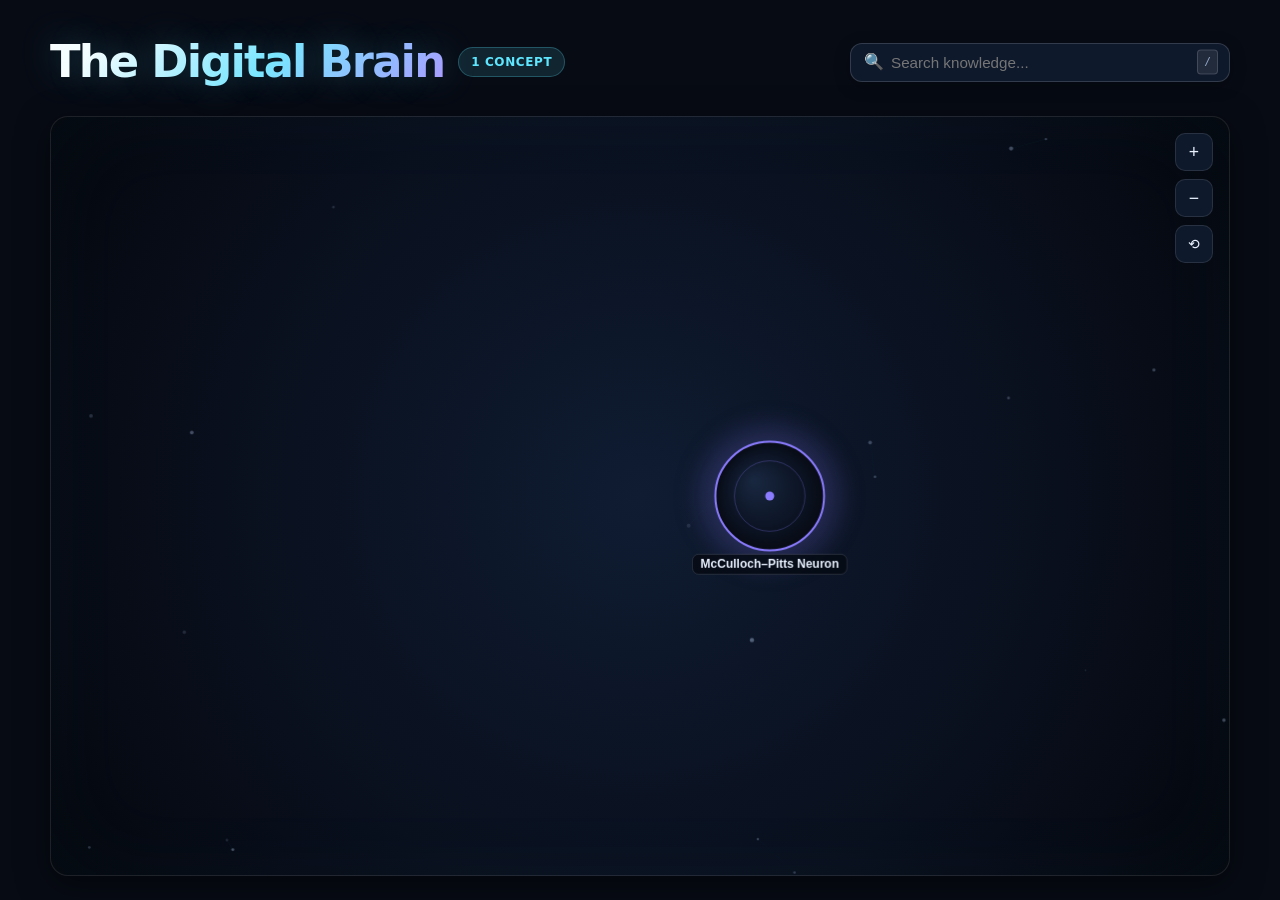
==== commit b0684f69: "index: remove Start Here from graphical index" ====
--- a/index.html
+++ b/index.html
@@ -65,17 +65,6 @@
     const BRAIN_GRAPH = {
       nodes: [
         {
-          id: "concept-start-here",
-          title: "Start Here",
-          path: "pages/start-here.html",
-          type: "concept",
-          category: "Guide",
-          color: "#5ee7ff",
-          summary: "Introduction to Akhil's Digital Brain. How notes transform into structured knowledge.",
-          tags: ["meta", "start"],
-          radius: 46
-        },
-        {
           id: "concept-mcculloch-pitts-neuron",
           title: "McCulloch–Pitts Neuron",
           path: "pages/ai/mcculloch-pitts-neuron.html",
@@ -87,14 +76,7 @@
           radius: 54
         }
       ],
-      edges: [
-        {
-          source: "concept-start-here",
-          target: "concept-mcculloch-pitts-neuron",
-          relation: "references",
-          color: "rgba(94, 231, 255, 0.4)"
-        }
-      ]
+      edges: []
     };
 
     // Canvas & Viewport Setup
@@ -186,7 +168,9 @@
 
     // Stats Display
     if (graphStats) {
-      graphStats.textContent = `${nodes.length} Concepts • ${edges.length} Synapse`;
+      const cStr = `${nodes.length} Concept${nodes.length === 1 ? '' : 's'}`;
+      const eStr = edges.length > 0 ? ` • ${edges.length} Synapse${edges.length === 1 ? '' : 's'}` : '';
+      graphStats.textContent = cStr + eStr;
     }
 
     // Force-directed Physics Step
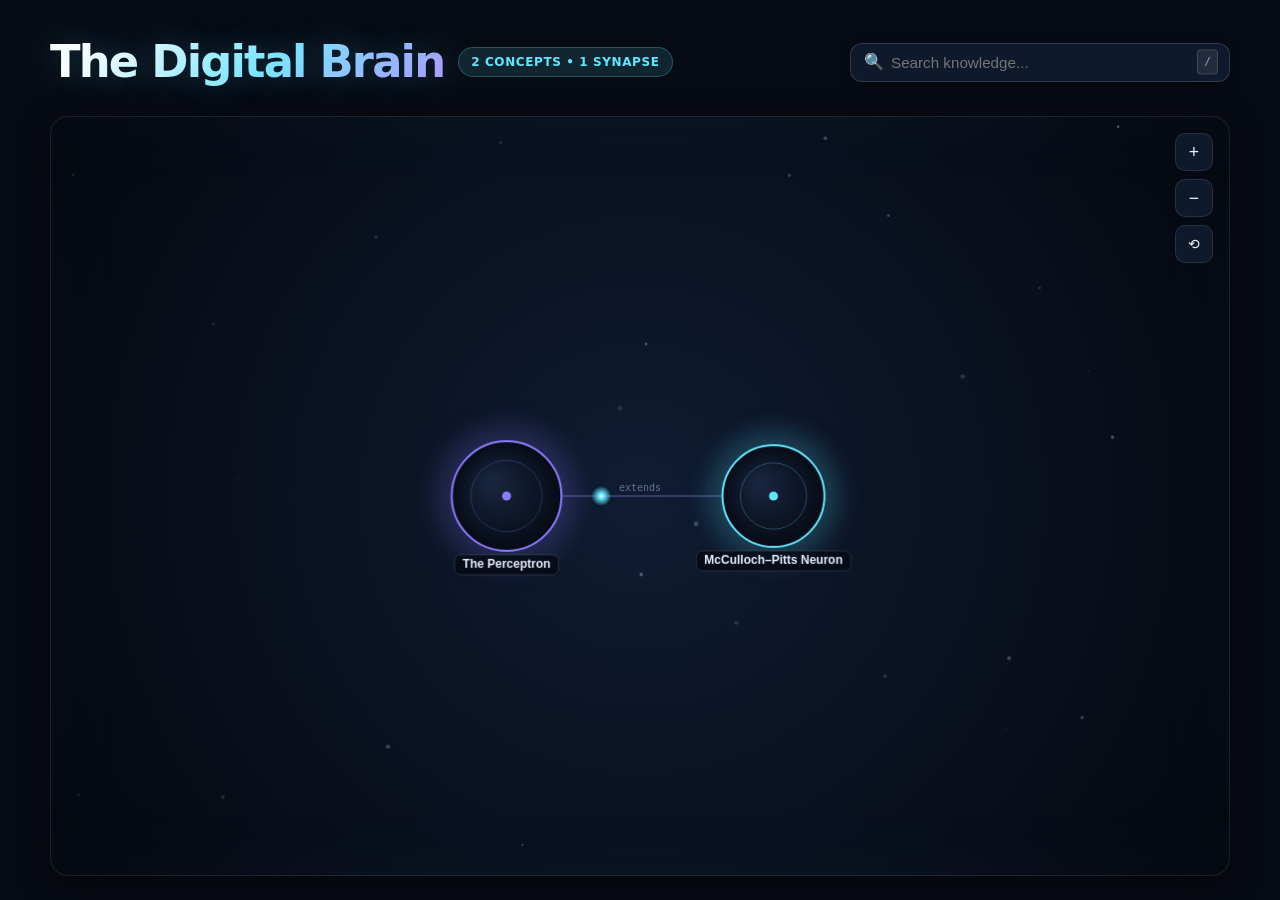
==== commit 8fa932a1: "notes: add Perceptron concept page and connect graph edge" ====
--- a/index.html
+++ b/index.html
@@ -70,13 +70,31 @@
           path: "pages/ai/mcculloch-pitts-neuron.html",
           type: "concept",
           category: "AI • Foundations",
-          color: "#8b7cff",
+          color: "#5ee7ff",
           summary: "The earliest mathematical model of an artificial neuron (1943): binary inputs, threshold θ, excitatory inputs, and absolute inhibitory priority.",
           tags: ["ai", "neural-networks", "history", "logic-gates", "foundations"],
+          radius: 52
+        },
+        {
+          id: "concept-perceptron",
+          title: "The Perceptron",
+          path: "pages/ai/perceptron.html",
+          type: "concept",
+          category: "AI • Models",
+          color: "#8b7cff",
+          summary: "Frank Rosenblatt (1958) model introducing learnable weights, threshold-absorbing bias (w0 = -θ), and linear decision boundaries.",
+          tags: ["ai", "neural-networks", "perceptron", "learning", "linear-separability"],
           radius: 54
         }
       ],
-      edges: []
+      edges: [
+        {
+          source: "concept-mcculloch-pitts-neuron",
+          target: "concept-perceptron",
+          relation: "extends",
+          color: "rgba(139, 124, 255, 0.45)"
+        }
+      ]
     };
 
     // Canvas & Viewport Setup
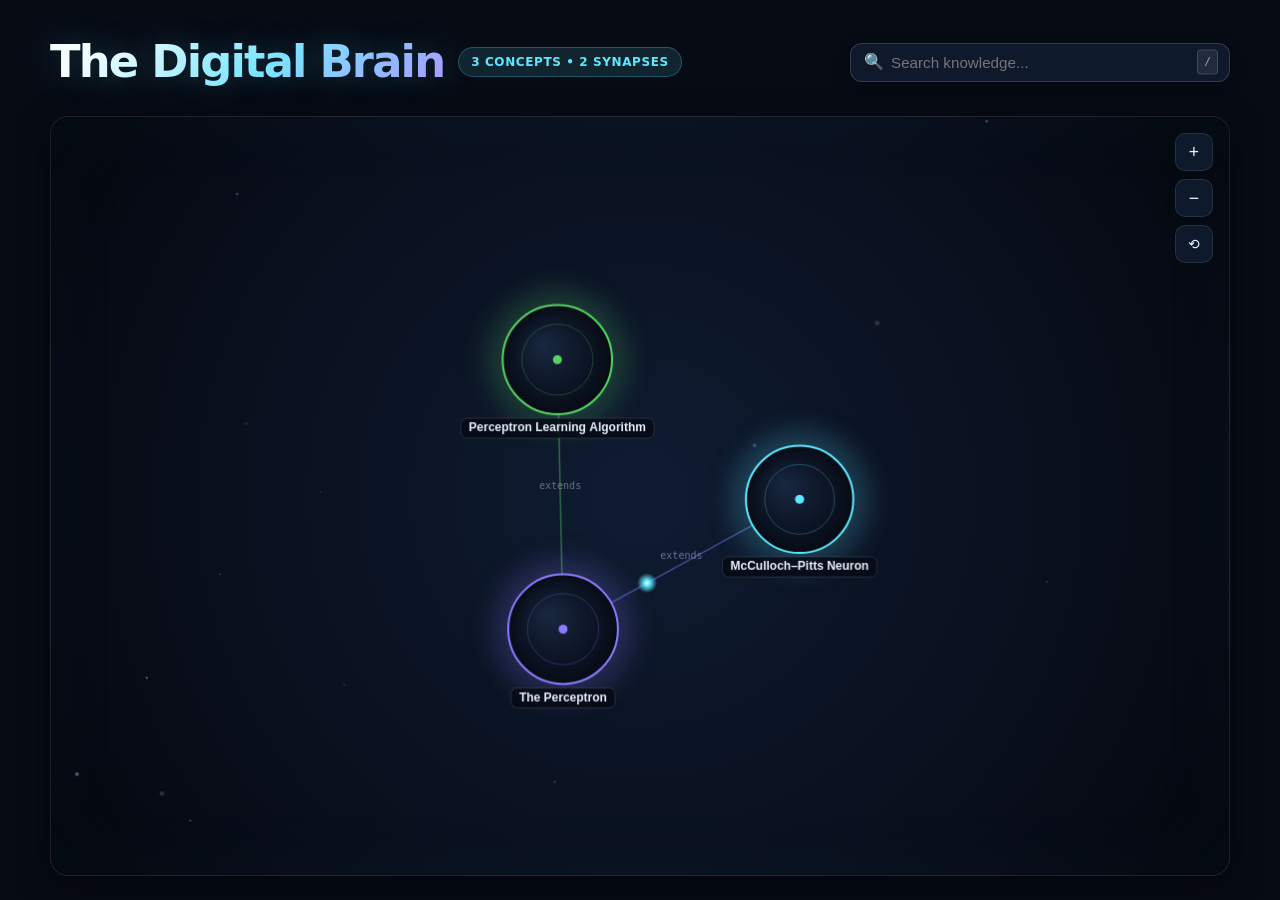
==== commit 3e0c1d3e: "notes: add Perceptron Learning Algorithm and graph edge" ====
--- a/index.html
+++ b/index.html
@@ -85,6 +85,17 @@
           summary: "Frank Rosenblatt (1958) model introducing learnable weights, threshold-absorbing bias (w0 = -θ), and linear decision boundaries.",
           tags: ["ai", "neural-networks", "perceptron", "learning", "linear-separability"],
           radius: 54
+        },
+        {
+          id: "concept-perceptron-learning-algorithm",
+          title: "Perceptron Learning Algorithm",
+          path: "pages/ai/perceptron-learning-algorithm.html",
+          type: "concept",
+          category: "AI • Algorithms",
+          color: "#56d364",
+          summary: "Iterative weight update rule: w = w + x for positive mistakes, w = w - x for negative mistakes, with guaranteed finite convergence on linearly separable data.",
+          tags: ["ai", "neural-networks", "perceptron", "learning-algorithm", "convergence"],
+          radius: 56
         }
       ],
       edges: [
@@ -93,6 +104,12 @@
           target: "concept-perceptron",
           relation: "extends",
           color: "rgba(139, 124, 255, 0.45)"
+        },
+        {
+          source: "concept-perceptron",
+          target: "concept-perceptron-learning-algorithm",
+          relation: "extends",
+          color: "rgba(86, 211, 100, 0.45)"
         }
       ]
     };
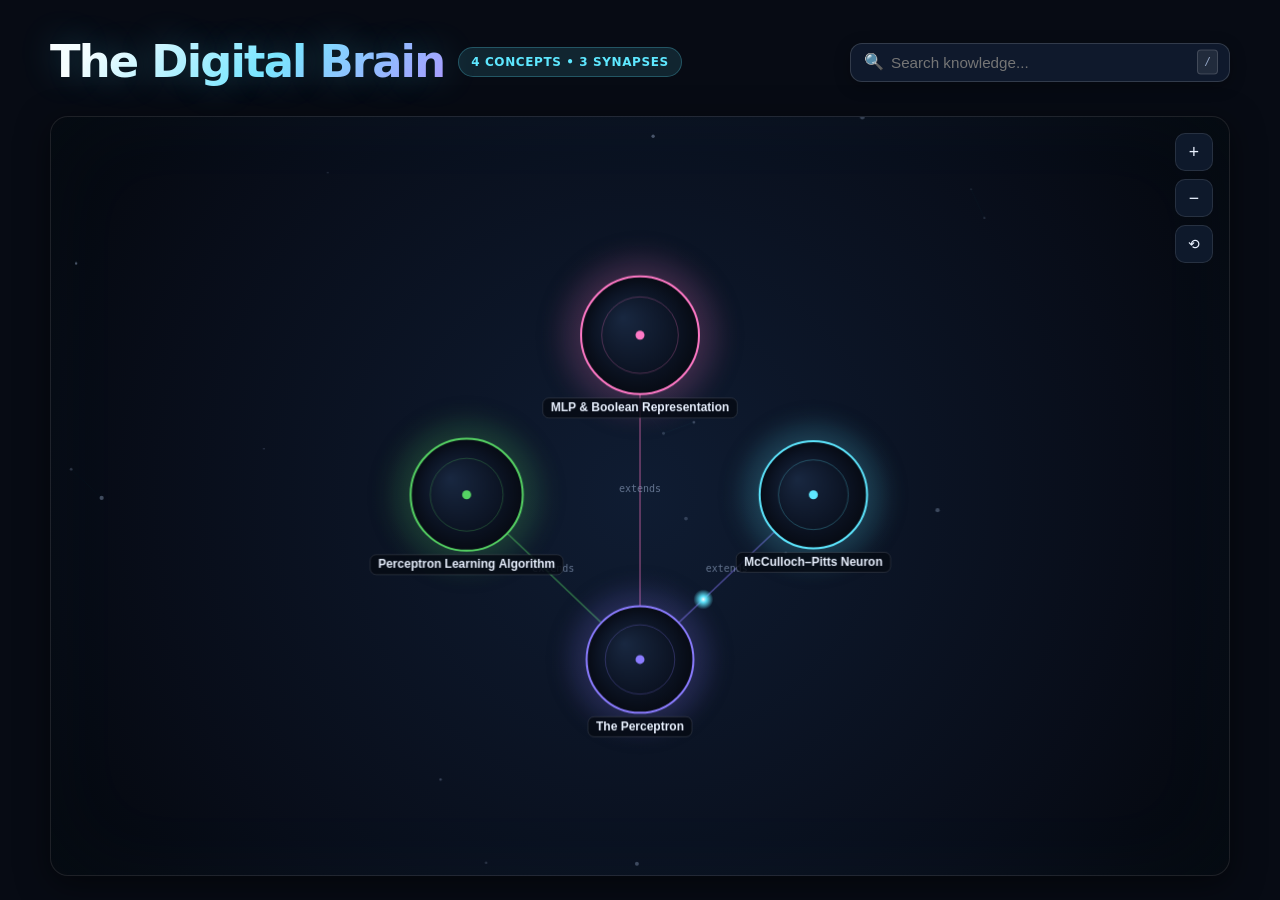
==== commit fea41071: "notes: add Multilayer Perceptrons and Boolean Representation concept page" ====
--- a/index.html
+++ b/index.html
@@ -96,6 +96,17 @@
           summary: "Iterative weight update rule: w = w + x for positive mistakes, w = w - x for negative mistakes, with guaranteed finite convergence on linearly separable data.",
           tags: ["ai", "neural-networks", "perceptron", "learning-algorithm", "convergence"],
           radius: 56
+        },
+        {
+          id: "concept-mlp-boolean-representation",
+          title: "MLP & Boolean Representation",
+          path: "pages/ai/multilayer-perceptron-boolean-functions.html",
+          type: "concept",
+          category: "AI • Architecture",
+          color: "#ff79c6",
+          summary: "How adding a hidden layer of pattern detectors enables MLPs to compute non-linearly separable functions like XOR and represent any Boolean function.",
+          tags: ["ai", "neural-networks", "mlp", "boolean-functions", "xor"],
+          radius: 58
         }
       ],
       edges: [
@@ -110,6 +121,12 @@
           target: "concept-perceptron-learning-algorithm",
           relation: "extends",
           color: "rgba(86, 211, 100, 0.45)"
+        },
+        {
+          source: "concept-perceptron",
+          target: "concept-mlp-boolean-representation",
+          relation: "extends",
+          color: "rgba(255, 121, 198, 0.45)"
         }
       ]
     };
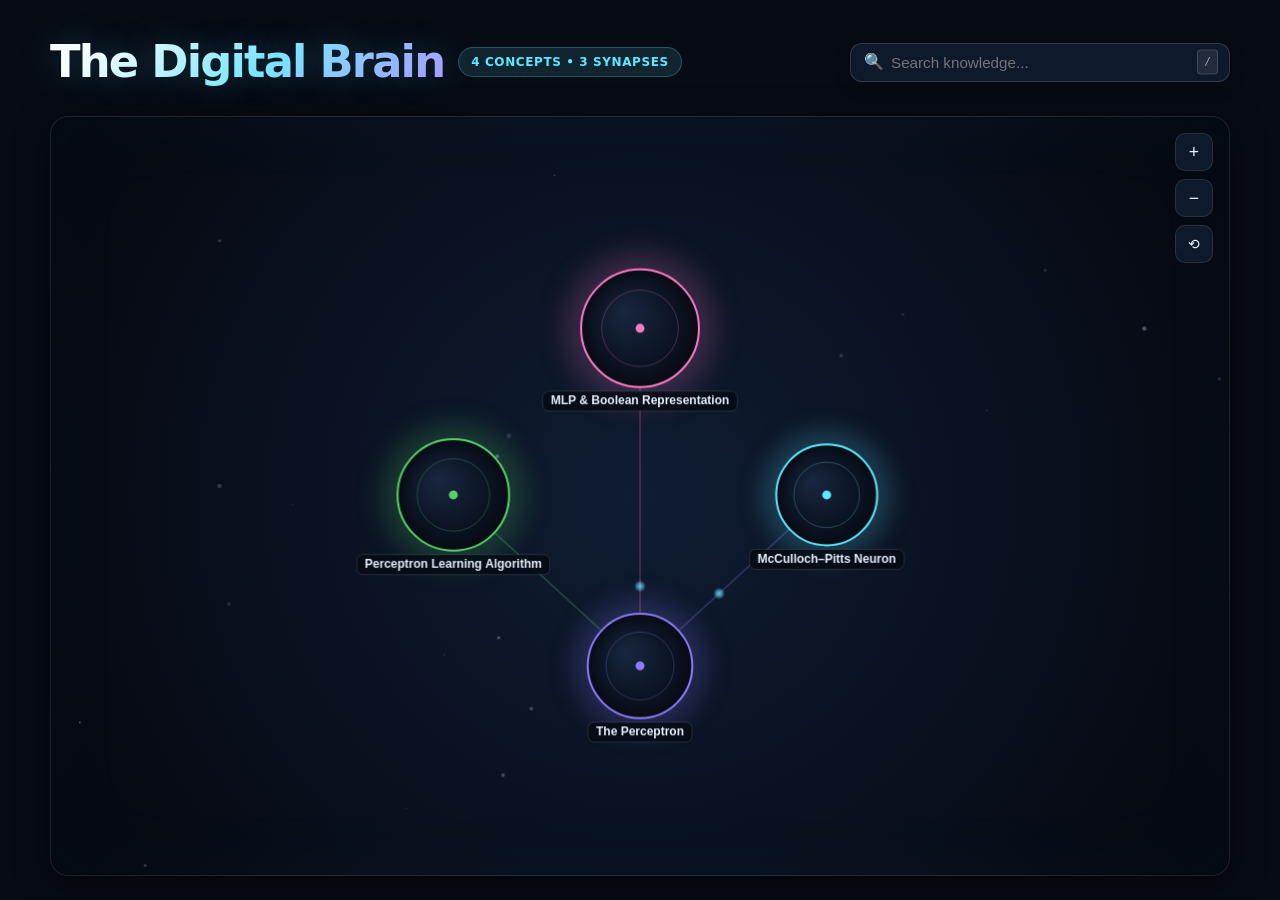
==== commit 17cbb354: "style: remove edge labels and add dynamic energy stream animations for selected node connections" ====
--- a/index.html
+++ b/index.html
@@ -341,48 +341,100 @@
       }
 
       // --- Draw Synaptic Edges ---
+      const activeNode = selectedNode || hoveredNode;
+
       for (let i = 0; i < edges.length; i++) {
         const e = edges[i];
         if (!e.sourceNode || !e.targetNode) continue;
         const a = e.sourceNode;
         const b = e.targetNode;
 
-        const isEdgeConnectedToHover = hoveredNode && (hoveredNode === a || hoveredNode === b);
-
-        // Edge Line Glow
-        ctx.strokeStyle = isEdgeConnectedToHover ? "rgba(94, 231, 255, 0.85)" : e.color;
-        ctx.lineWidth = isEdgeConnectedToHover ? 2.5 : 1.5;
-        ctx.beginPath();
-        ctx.moveTo(a.x, a.y);
-        ctx.lineTo(b.x, b.y);
-        ctx.stroke();
-
-        // Edge Relation Label (subtle)
-        const midX = (a.x + b.x) / 2;
-        const midY = (a.y + b.y) / 2;
-        ctx.font = "10px ui-monospace, monospace";
-        ctx.fillStyle = "rgba(146, 164, 195, 0.65)";
-        ctx.textAlign = "center";
-        ctx.textBaseline = "middle";
-        ctx.fillText(e.relation, midX, midY - 8);
-
-        // Synaptic Photon Pulse along Edge
-        for (const pulse of pulses) {
-          if (pulse.edgeIndex === i) {
-            const px = a.x + (b.x - a.x) * pulse.progress;
-            const py = a.y + (b.y - a.y) * pulse.progress;
-
-            const pulseGlow = ctx.createRadialGradient(px, py, 0, px, py, 10);
-            pulseGlow.addColorStop(0, "#ffffff");
-            pulseGlow.addColorStop(0.3, "#5ee7ff");
-            pulseGlow.addColorStop(1, "rgba(94, 231, 255, 0)");
-
-            ctx.fillStyle = pulseGlow;
+        const isConnected = activeNode && (activeNode === a || activeNode === b);
+
+        ctx.save();
+
+        if (isConnected) {
+          // Dynamic Glowing Energy Beam for Selected/Active Node Connection
+          const accentColor = activeNode.color || "#5ee7ff";
+          const glowIntensity = 16 + Math.sin(timestamp * 0.007) * 8;
+
+          // 1. Broad Neon Diffused Glow
+          ctx.strokeStyle = accentColor;
+          ctx.lineWidth = 6;
+          ctx.globalAlpha = 0.35 + Math.sin(timestamp * 0.008) * 0.15;
+          ctx.beginPath();
+          ctx.moveTo(a.x, a.y);
+          ctx.lineTo(b.x, b.y);
+          ctx.stroke();
+
+          // 2. Focused Core Laser Beam
+          ctx.globalAlpha = 0.95;
+          ctx.lineWidth = 2.8;
+          ctx.strokeStyle = accentColor;
+          ctx.shadowColor = accentColor;
+          ctx.shadowBlur = glowIntensity;
+          ctx.beginPath();
+          ctx.moveTo(a.x, a.y);
+          ctx.lineTo(b.x, b.y);
+          ctx.stroke();
+
+          // 3. Fast Animated Flowing Energy Stream (Animated dashes traveling along connection)
+          ctx.shadowBlur = 0;
+          ctx.lineWidth = 2.2;
+          ctx.strokeStyle = "#ffffff";
+          ctx.setLineDash([12, 10]);
+          const flowDirection = (activeNode === a) ? 1 : -1;
+          ctx.lineDashOffset = -timestamp * 0.045 * flowDirection;
+          ctx.globalAlpha = 0.9;
+          ctx.beginPath();
+          ctx.moveTo(a.x, a.y);
+          ctx.lineTo(b.x, b.y);
+          ctx.stroke();
+          ctx.setLineDash([]);
+
+          // 4. High-frequency Synaptic Photons shooting along active synapse
+          const photonCount = 3;
+          for (let p = 0; p < photonCount; p++) {
+            const prog = ((timestamp * 0.0009 + p / photonCount) % 1);
+            const t = (activeNode === a) ? prog : (1 - prog);
+            const px = a.x + (b.x - a.x) * t;
+            const py = a.y + (b.y - a.y) * t;
+
+            const pGlow = ctx.createRadialGradient(px, py, 0, px, py, 10);
+            pGlow.addColorStop(0, "#ffffff");
+            pGlow.addColorStop(0.35, accentColor);
+            pGlow.addColorStop(1, "rgba(255, 255, 255, 0)");
+
+            ctx.fillStyle = pGlow;
             ctx.beginPath();
             ctx.arc(px, py, 10, 0, Math.PI * 2);
             ctx.fill();
           }
-        }
+        } else {
+          // Standard / Ambient Edge (gracefully dimmed when a node is selected)
+          ctx.globalAlpha = activeNode ? 0.20 : 0.60;
+          ctx.strokeStyle = e.color || "rgba(94, 231, 255, 0.35)";
+          ctx.lineWidth = 1.5;
+          ctx.beginPath();
+          ctx.moveTo(a.x, a.y);
+          ctx.lineTo(b.x, b.y);
+          ctx.stroke();
+
+          // Gentle ambient photon pulse
+          const prog = ((timestamp * 0.00035 + i * 0.33) % 1);
+          const px = a.x + (b.x - a.x) * prog;
+          const py = a.y + (b.y - a.y) * prog;
+          const pGlow = ctx.createRadialGradient(px, py, 0, px, py, 6);
+          pGlow.addColorStop(0, "#ffffff");
+          pGlow.addColorStop(0.4, "#5ee7ff");
+          pGlow.addColorStop(1, "rgba(94, 231, 255, 0)");
+          ctx.fillStyle = pGlow;
+          ctx.beginPath();
+          ctx.arc(px, py, 6, 0, Math.PI * 2);
+          ctx.fill();
+        }
+
+        ctx.restore();
       }
 
       // --- Draw Acquired Knowledge Nodes ---
@@ -539,7 +591,10 @@
     inspectorClose.addEventListener("click", () => showInspector(null));
 
     // Mouse & Pointer Interactions
+    let mouseDownPos = { x: 0, y: 0 };
+
     canvas.addEventListener("mousedown", (e) => {
+      mouseDownPos = { x: e.clientX, y: e.clientY };
       const pos = screenToWorld(e.clientX, e.clientY);
       const hit = getNodeAt(pos.x, pos.y);
 
@@ -579,14 +634,22 @@
     });
 
     window.addEventListener("mouseup", (e) => {
-      if (draggedNode) {
-        const pos = screenToWorld(e.clientX, e.clientY);
+      const pos = screenToWorld(e.clientX, e.clientY);
+      const distMoved = Math.hypot(e.clientX - mouseDownPos.x, e.clientY - mouseDownPos.y);
+
+      if (distMoved < 6) {
+        // Clear click
         const hit = getNodeAt(pos.x, pos.y);
-        if (hit && hit === draggedNode) {
+        if (hit) {
+          selectedNode = hit;
           showInspector(hit);
-        }
-        draggedNode = null;
-      }
+        } else {
+          selectedNode = null;
+          showInspector(null);
+        }
+      }
+
+      draggedNode = null;
       isPanning = false;
     });
 
